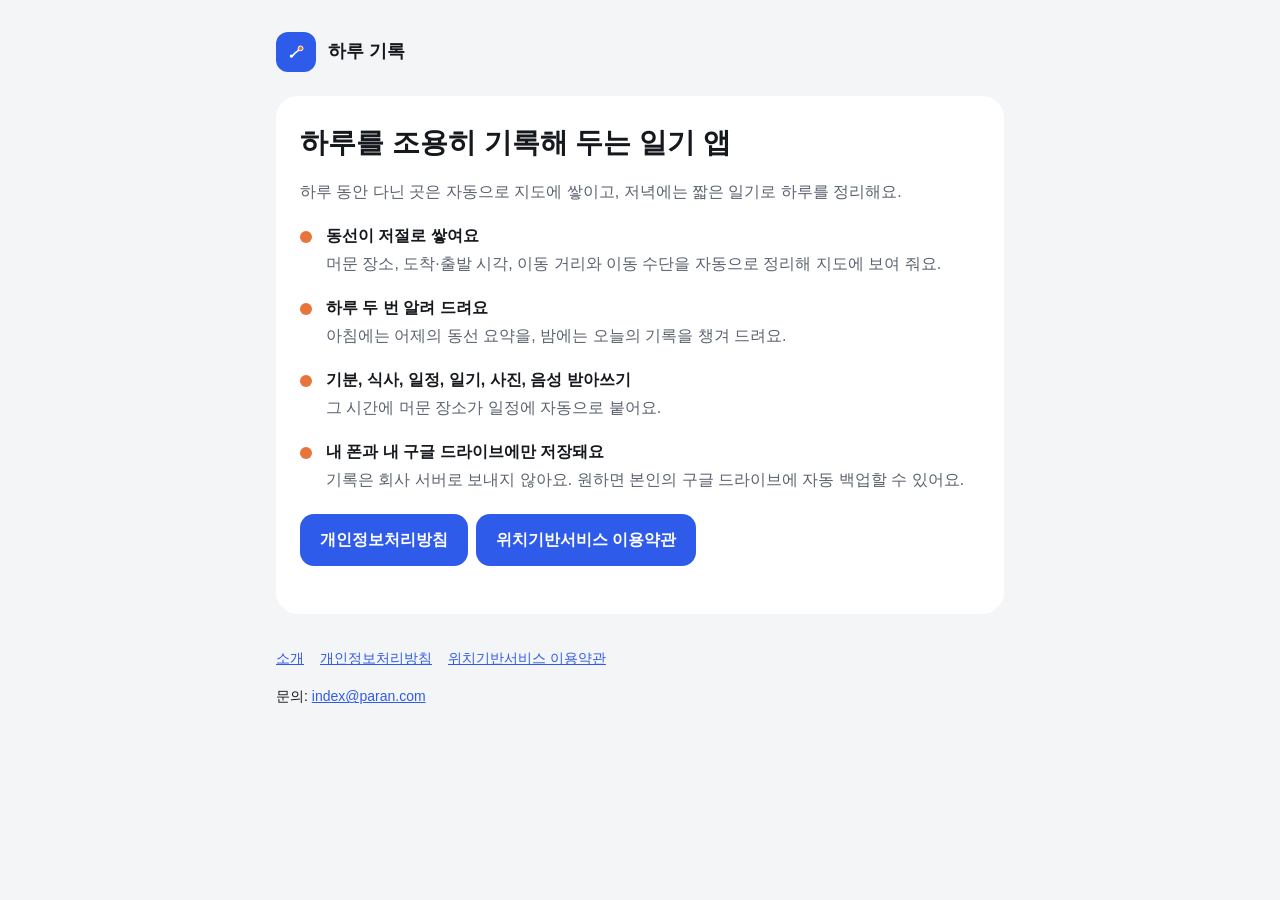
==== index.html @ f4c0f96d "하루 기록 앱 소개·개인정보처리방침·위치기반서비스 이용약관 Co-Authored-By: Claude Opus 5.5 <noreply@anthropic.com>" ====
<!doctype html><html lang="ko"><head><meta charset="utf-8"><meta name="viewport" content="width=device-width,initial-scale=1"><link rel="stylesheet" href="style.css"><title>하루 기록</title><meta name="description" content="하루의 동선과 일기를 함께 남기는 안드로이드 앱"></head><body><div class="wrap"><header><span class="logo"><svg width="26" height="26" viewBox="0 0 108 108" aria-hidden="true"><path d="M35,71 C46,71 46,57 54,55 C63,53 63,41 73,39" stroke="#fff" stroke-width="7" stroke-linecap="round" fill="none"/><circle cx="35" cy="71" r="7" fill="#fff"/><circle cx="73" cy="39" r="10" fill="#E8743B" stroke="#fff" stroke-width="4"/></svg></span><a href="./">하루 기록</a></header>
<div class="card">
<h1>하루를 조용히 기록해 두는 일기 앱</h1>
<p class="sub">하루 동안 다닌 곳은 자동으로 지도에 쌓이고, 저녁에는 짧은 일기로 하루를 정리해요.</p>
<div class="feature"><span class="dot"></span><div><strong>동선이 저절로 쌓여요</strong><br><span class="sub">머문 장소, 도착·출발 시각, 이동 거리와 이동 수단을 자동으로 정리해 지도에 보여 줘요.</span></div></div>
<div class="feature"><span class="dot"></span><div><strong>하루 두 번 알려 드려요</strong><br><span class="sub">아침에는 어제의 동선 요약을, 밤에는 오늘의 기록을 챙겨 드려요.</span></div></div>
<div class="feature"><span class="dot"></span><div><strong>기분, 식사, 일정, 일기, 사진, 음성 받아쓰기</strong><br><span class="sub">그 시간에 머문 장소가 일정에 자동으로 붙어요.</span></div></div>
<div class="feature"><span class="dot"></span><div><strong>내 폰과 내 구글 드라이브에만 저장돼요</strong><br><span class="sub">기록은 회사 서버로 보내지 않아요. 원하면 본인의 구글 드라이브에 자동 백업할 수 있어요.</span></div></div>
<p><a class="btn" href="privacy.html">개인정보처리방침</a><a class="btn" href="location-terms.html">위치기반서비스 이용약관</a></p>
</div>
<footer><nav class="links"><a href="./">소개</a><a href="privacy.html">개인정보처리방침</a><a href="location-terms.html">위치기반서비스 이용약관</a></nav><p>문의: <a href="mailto:index@paran.com">index@paran.com</a></p></footer></div></body></html>
---- style.css ----
:root{--bg:#F4F5F7;--card:#fff;--text:#15181D;--sub:#5B6270;--accent:#2F5BEA;--pin:#E8743B;--line:#E6E8EC}
@media (prefers-color-scheme:dark){:root{--bg:#0F1114;--card:#1A1D22;--text:#ECEEF2;--sub:#9AA1AD;--accent:#6A8BF5;--line:#2A2E35}}
*{box-sizing:border-box}
html{-webkit-text-size-adjust:100%}
body{margin:0;background:var(--bg);color:var(--text);font-family:"Noto Sans KR",-apple-system,"Apple SD Gothic Neo","Malgun Gothic",sans-serif;line-height:1.75;word-break:keep-all;overflow-wrap:break-word}
.wrap{max-width:760px;margin:0 auto;padding:32px 16px 64px}
header{display:flex;align-items:center;gap:12px;margin-bottom:24px}
header a{color:inherit;text-decoration:none;font-weight:700;font-size:18px}
.logo{width:40px;height:40px;border-radius:12px;background:var(--accent);display:grid;place-items:center}
.card{background:var(--card);border-radius:22px;padding:28px 24px;margin-bottom:16px}
h1{font-size:28px;line-height:1.35;margin:0 0 8px}
h2{font-size:19px;margin:28px 0 8px}
h2:first-child{margin-top:0}
p,li{color:var(--text)}
.sub{color:var(--sub)}
ul,ol{padding-left:22px}
table{width:100%;border-collapse:collapse;font-size:15px;margin:8px 0}
th,td{border-top:1px solid var(--line);padding:10px 8px;text-align:left;vertical-align:top}
th{color:var(--sub);font-weight:500;width:32%}
a{color:var(--accent)}
.btn{display:inline-block;background:var(--accent);color:#fff;text-decoration:none;padding:12px 20px;border-radius:14px;font-weight:700;margin:4px 8px 4px 0}
nav.links a{margin-right:16px}
footer{color:var(--sub);font-size:14px;margin-top:32px}
.feature{display:flex;gap:14px;margin:16px 0}
.dot{flex:none;width:12px;height:12px;border-radius:50%;margin-top:9px;background:var(--pin)}
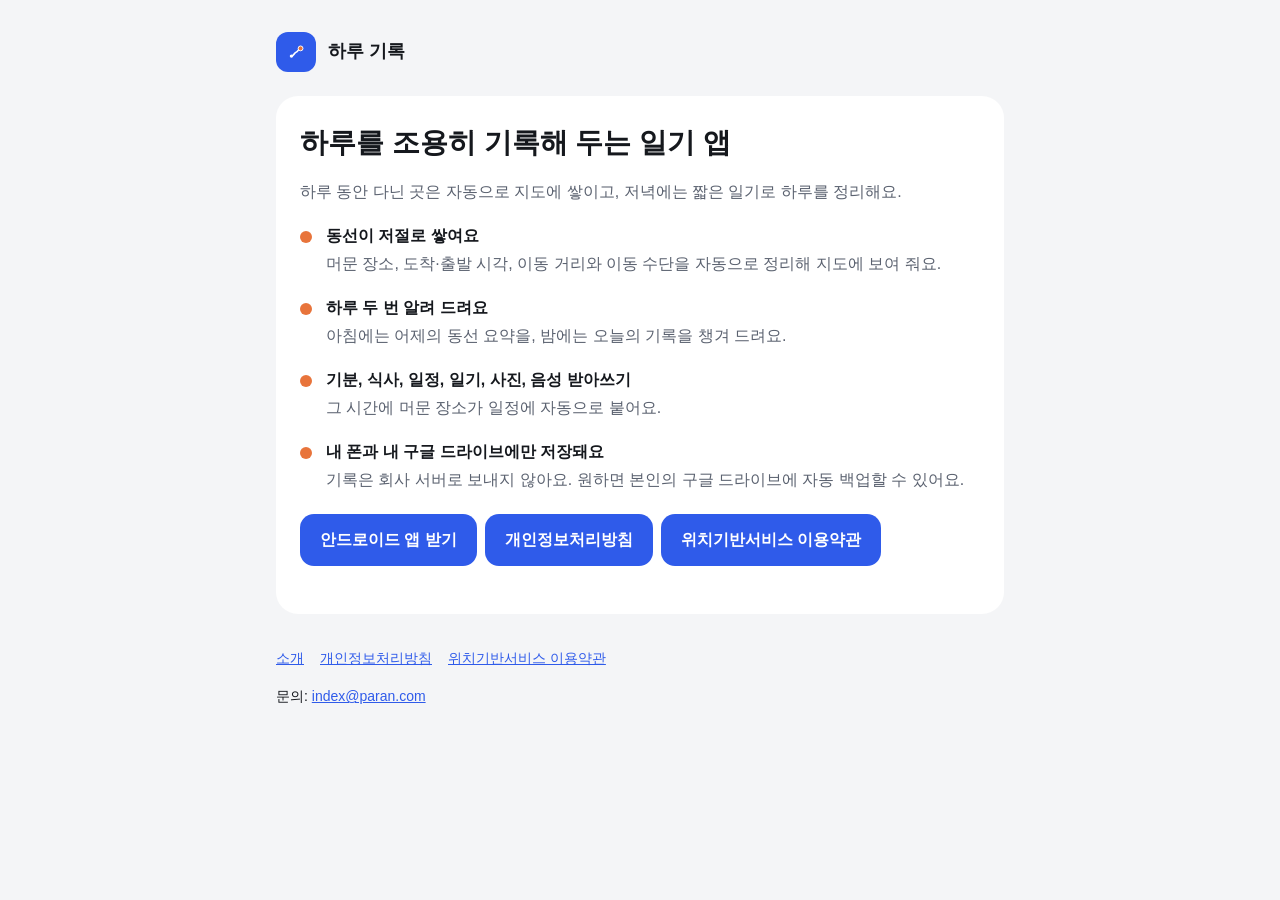
==== commit 74925d37: "앱 다운로드 페이지 (APK 1.2.1) Co-Authored-By: Claude Fable 5.1 <noreply@anthropic.com>" ====
--- a/index.html
+++ b/index.html
@@ -6,6 +6,6 @@
 <div class="feature"><span class="dot"></span><div><strong>하루 두 번 알려 드려요</strong><br><span class="sub">아침에는 어제의 동선 요약을, 밤에는 오늘의 기록을 챙겨 드려요.</span></div></div>
 <div class="feature"><span class="dot"></span><div><strong>기분, 식사, 일정, 일기, 사진, 음성 받아쓰기</strong><br><span class="sub">그 시간에 머문 장소가 일정에 자동으로 붙어요.</span></div></div>
 <div class="feature"><span class="dot"></span><div><strong>내 폰과 내 구글 드라이브에만 저장돼요</strong><br><span class="sub">기록은 회사 서버로 보내지 않아요. 원하면 본인의 구글 드라이브에 자동 백업할 수 있어요.</span></div></div>
-<p><a class="btn" href="privacy.html">개인정보처리방침</a><a class="btn" href="location-terms.html">위치기반서비스 이용약관</a></p>
+<p><a class="btn" href="download.html">안드로이드 앱 받기</a><a class="btn" href="privacy.html">개인정보처리방침</a><a class="btn" href="location-terms.html">위치기반서비스 이용약관</a></p>
 </div>
 <footer><nav class="links"><a href="./">소개</a><a href="privacy.html">개인정보처리방침</a><a href="location-terms.html">위치기반서비스 이용약관</a></nav><p>문의: <a href="mailto:index@paran.com">index@paran.com</a></p></footer></div></body></html>
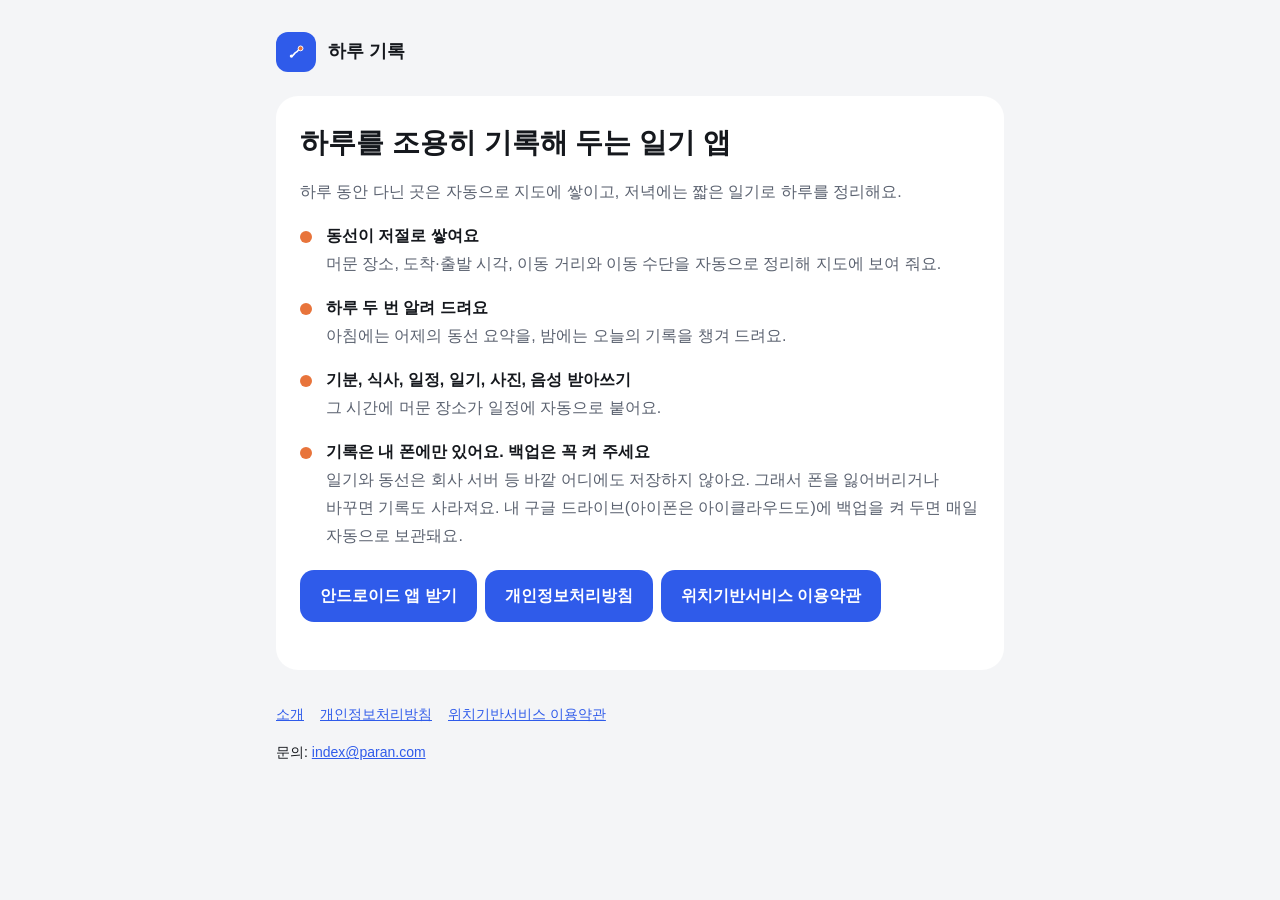
==== commit 8252094a: "개인정보처리방침·위치약관 개정 공지(11/5 시행), 소개에 '내 폰에만 저장·백업 필수' 안내 Co-Authored-By: Claude Opus 5.5 <noreply@anthr" ====
--- a/index.html
+++ b/index.html
@@ -5,7 +5,7 @@
 <div class="feature"><span class="dot"></span><div><strong>동선이 저절로 쌓여요</strong><br><span class="sub">머문 장소, 도착·출발 시각, 이동 거리와 이동 수단을 자동으로 정리해 지도에 보여 줘요.</span></div></div>
 <div class="feature"><span class="dot"></span><div><strong>하루 두 번 알려 드려요</strong><br><span class="sub">아침에는 어제의 동선 요약을, 밤에는 오늘의 기록을 챙겨 드려요.</span></div></div>
 <div class="feature"><span class="dot"></span><div><strong>기분, 식사, 일정, 일기, 사진, 음성 받아쓰기</strong><br><span class="sub">그 시간에 머문 장소가 일정에 자동으로 붙어요.</span></div></div>
-<div class="feature"><span class="dot"></span><div><strong>내 폰과 내 구글 드라이브에만 저장돼요</strong><br><span class="sub">기록은 회사 서버로 보내지 않아요. 원하면 본인의 구글 드라이브에 자동 백업할 수 있어요.</span></div></div>
+<div class="feature"><span class="dot"></span><div><strong>기록은 내 폰에만 있어요. 백업은 꼭 켜 주세요</strong><br><span class="sub">일기와 동선은 회사 서버 등 바깥 어디에도 저장하지 않아요. 그래서 폰을 잃어버리거나 바꾸면 기록도 사라져요. 내 구글 드라이브(아이폰은 아이클라우드도)에 백업을 켜 두면 매일 자동으로 보관돼요.</span></div></div>
 <p><a class="btn" href="download.html">안드로이드 앱 받기</a><a class="btn" href="privacy.html">개인정보처리방침</a><a class="btn" href="location-terms.html">위치기반서비스 이용약관</a></p>
 </div>
 <footer><nav class="links"><a href="./">소개</a><a href="privacy.html">개인정보처리방침</a><a href="location-terms.html">위치기반서비스 이용약관</a></nav><p>문의: <a href="mailto:index@paran.com">index@paran.com</a></p></footer></div></body></html>
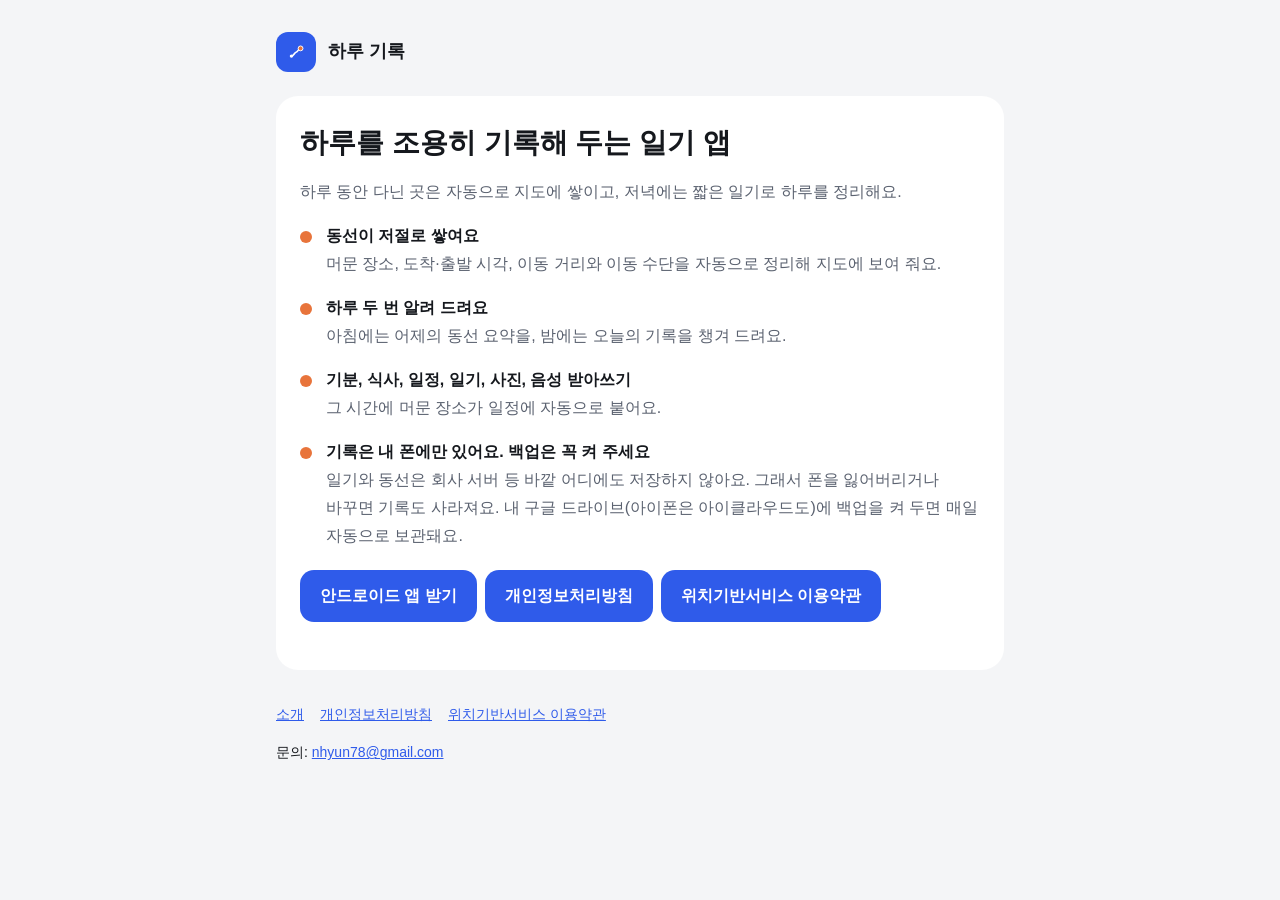
==== commit d179d392: "문의 이메일을 nhyun78@gmail.com으로 변경 Co-Authored-By: Claude Opus 5.5 <noreply@anthropic.com>" ====
--- a/index.html
+++ b/index.html
@@ -8,4 +8,4 @@
 <div class="feature"><span class="dot"></span><div><strong>기록은 내 폰에만 있어요. 백업은 꼭 켜 주세요</strong><br><span class="sub">일기와 동선은 회사 서버 등 바깥 어디에도 저장하지 않아요. 그래서 폰을 잃어버리거나 바꾸면 기록도 사라져요. 내 구글 드라이브(아이폰은 아이클라우드도)에 백업을 켜 두면 매일 자동으로 보관돼요.</span></div></div>
 <p><a class="btn" href="download.html">안드로이드 앱 받기</a><a class="btn" href="privacy.html">개인정보처리방침</a><a class="btn" href="location-terms.html">위치기반서비스 이용약관</a></p>
 </div>
-<footer><nav class="links"><a href="./">소개</a><a href="privacy.html">개인정보처리방침</a><a href="location-terms.html">위치기반서비스 이용약관</a></nav><p>문의: <a href="mailto:index@paran.com">index@paran.com</a></p></footer></div></body></html>
+<footer><nav class="links"><a href="./">소개</a><a href="privacy.html">개인정보처리방침</a><a href="location-terms.html">위치기반서비스 이용약관</a></nav><p>문의: <a href="mailto:nhyun78@gmail.com">nhyun78@gmail.com</a></p></footer></div></body></html>
